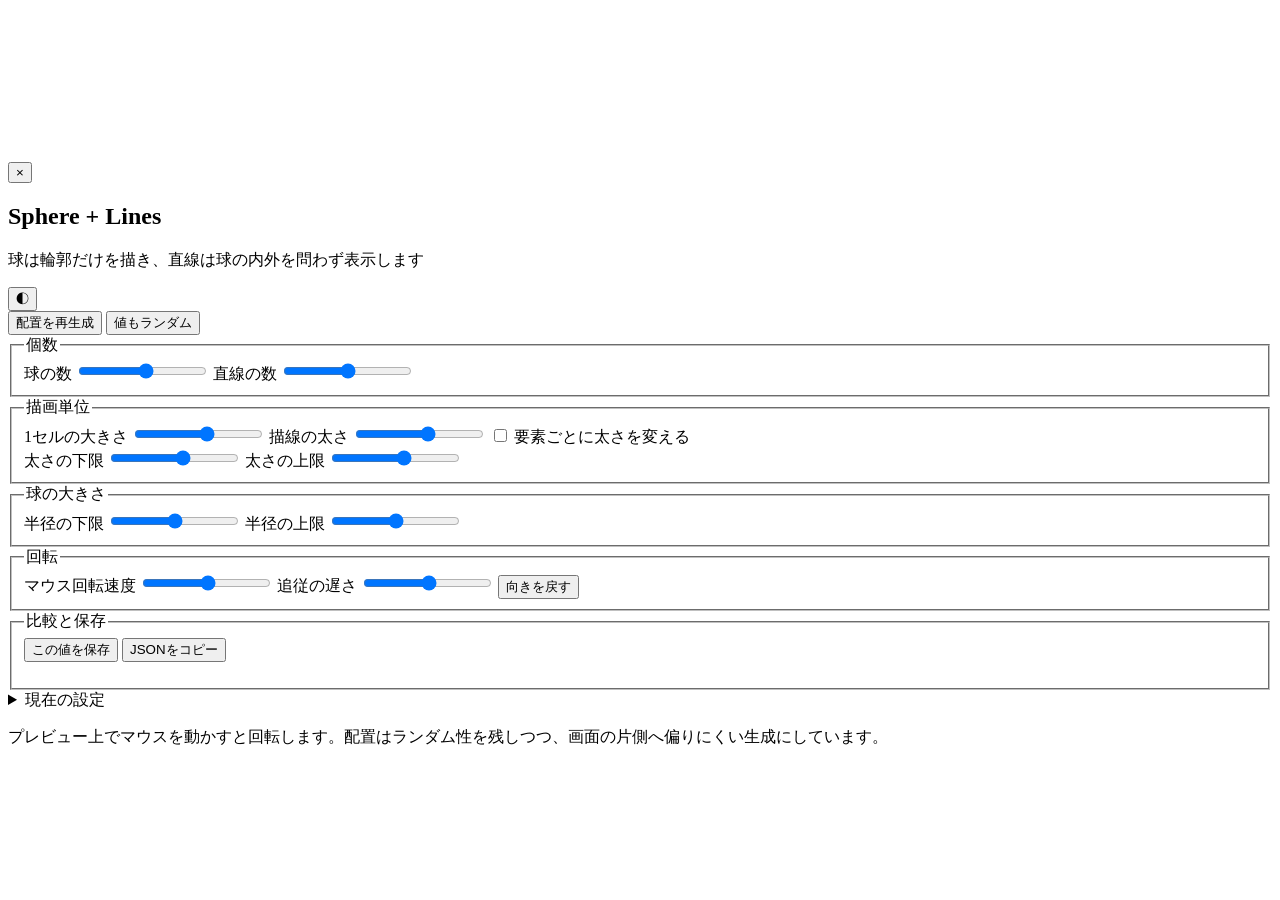
==== lab/index.html @ d25738ac "Add sphere and lines lab page" ====
<!doctype html>
<html lang="ja">
<head>
  <meta charset="utf-8">
  <meta name="viewport" content="width=device-width, initial-scale=1">
  <title>Sphere + Lines Parameter Lab</title>
  <meta name="description" content="球と直線群のドット描画パラメータを比較する試作">
  <link rel="stylesheet" href="sphere-lab.css">
</head>
<body>
  <main class="lab-shell">
    <section class="viewport" aria-label="生成結果のプレビュー">
      <canvas id="scene" aria-label="三次元上の球と直線群のドット投影"></canvas>
      <div class="viewport-labels" aria-hidden="true">
        <span id="seed-label"></span>
        <span id="fps-label"></span>
      </div>
      <button id="panel-toggle" class="panel-toggle" type="button" aria-expanded="true" aria-controls="controls">×</button>
    </section>

    <aside id="controls" class="controls" aria-label="描画パラメータ">
      <header class="controls-head">
        <div>
          <h1>Sphere + Lines</h1>
          <p>球は輪郭だけを描き、直線は球の内外を問わず表示します</p>
        </div>
        <button id="theme-toggle" class="icon-button" type="button" aria-label="表示色を切り替える">◐</button>
      </header>

      <div class="actions primary-actions">
        <button id="new-seed" type="button">配置を再生成</button>
        <button id="random-params" type="button">値もランダム</button>
      </div>

      <fieldset>
        <legend>個数</legend>
        <label class="control-row">
          <span>球の数</span>
          <input id="sphere-count" type="range" min="1" max="16" step="1">
          <output for="sphere-count"></output>
        </label>
        <label class="control-row">
          <span>直線の数</span>
          <input id="line-count" type="range" min="0" max="40" step="1">
          <output for="line-count"></output>
        </label>
      </fieldset>

      <fieldset>
        <legend>描画単位</legend>
        <label class="control-row">
          <span>1セルの大きさ</span>
          <input id="pixel-size" type="range" min="1" max="8" step="1">
          <output for="pixel-size"></output>
        </label>
        <label class="control-row">
          <span>描線の太さ</span>
          <input id="stroke-width" type="range" min="1" max="8" step="1">
          <output for="stroke-width"></output>
        </label>
        <label class="check-row">
          <input id="random-width" type="checkbox">
          <span>要素ごとに太さを変える</span>
        </label>
        <div id="width-range" class="sub-controls">
          <label class="control-row">
            <span>太さの下限</span>
            <input id="stroke-min" type="range" min="1" max="8" step="1">
            <output for="stroke-min"></output>
          </label>
          <label class="control-row">
            <span>太さの上限</span>
            <input id="stroke-max" type="range" min="1" max="8" step="1">
            <output for="stroke-max"></output>
          </label>
        </div>
      </fieldset>

      <fieldset>
        <legend>球の大きさ</legend>
        <label class="control-row">
          <span>半径の下限</span>
          <input id="radius-min" type="range" min="18" max="180" step="2">
          <output for="radius-min"></output>
        </label>
        <label class="control-row">
          <span>半径の上限</span>
          <input id="radius-max" type="range" min="24" max="260" step="2">
          <output for="radius-max"></output>
        </label>
      </fieldset>

      <fieldset>
        <legend>回転</legend>
        <label class="control-row">
          <span>マウス回転速度</span>
          <input id="rotation-speed" type="range" min="1" max="30" step="1">
          <output for="rotation-speed"></output>
        </label>
        <label class="control-row">
          <span>追従の遅さ</span>
          <input id="rotation-lag" type="range" min="1" max="30" step="1">
          <output for="rotation-lag"></output>
        </label>
        <button id="reset-view" class="quiet-button" type="button">向きを戻す</button>
      </fieldset>

      <fieldset>
        <legend>比較と保存</legend>
        <div class="actions">
          <button id="save-favorite" type="button">この値を保存</button>
          <button id="copy-settings" type="button">JSONをコピー</button>
        </div>
        <ol id="favorites" class="favorites" aria-label="保存した設定"></ol>
      </fieldset>

      <details>
        <summary>現在の設定</summary>
        <pre id="settings-json"></pre>
      </details>

      <p class="note">プレビュー上でマウスを動かすと回転します。配置はランダム性を残しつつ、画面の片側へ偏りにくい生成にしています。</p>
    </aside>
  </main>

  <script src="sphere-core.js"></script>
  <script src="sphere-render.js"></script>
  <script src="sphere-ui.js"></script>
</body>
</html>
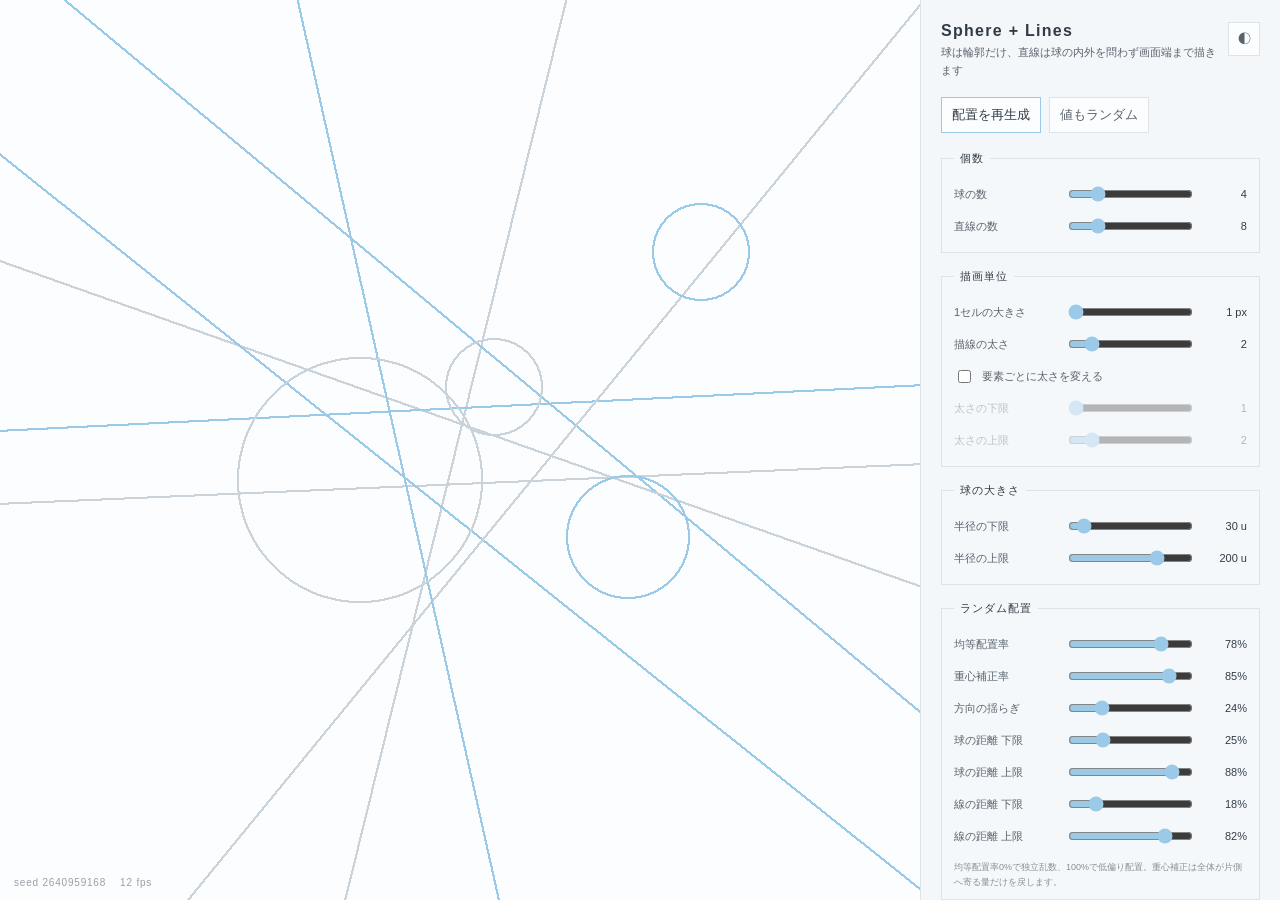
==== commit ebec4624: "Add website body and random placement controls" ====
--- a/lab/index.html
+++ b/lab/index.html
@@ -4,7 +4,7 @@
   <meta charset="utf-8">
   <meta name="viewport" content="width=device-width, initial-scale=1">
   <title>Sphere + Lines Parameter Lab</title>
-  <meta name="description" content="球と直線群のドット描画パラメータを比較する試作">
+  <meta name="description" content="球と無限直線のドット投影を調整するパラメータラボ">
   <link rel="stylesheet" href="sphere-lab.css">
 </head>
 <body>
@@ -22,7 +22,7 @@
       <header class="controls-head">
         <div>
           <h1>Sphere + Lines</h1>
-          <p>球は輪郭だけを描き、直線は球の内外を問わず表示します</p>
+          <p>球は輪郭だけ、直線は球の内外を問わず画面端まで描きます</p>
         </div>
         <button id="theme-toggle" class="icon-button" type="button" aria-label="表示色を切り替える">◐</button>
       </header>
@@ -34,74 +34,43 @@
 
       <fieldset>
         <legend>個数</legend>
-        <label class="control-row">
-          <span>球の数</span>
-          <input id="sphere-count" type="range" min="1" max="16" step="1">
-          <output for="sphere-count"></output>
-        </label>
-        <label class="control-row">
-          <span>直線の数</span>
-          <input id="line-count" type="range" min="0" max="40" step="1">
-          <output for="line-count"></output>
-        </label>
+        <label class="control-row"><span>球の数</span><input id="sphere-count" type="range" min="1" max="16" step="1"><output for="sphere-count"></output></label>
+        <label class="control-row"><span>直線の数</span><input id="line-count" type="range" min="0" max="40" step="1"><output for="line-count"></output></label>
       </fieldset>
 
       <fieldset>
         <legend>描画単位</legend>
-        <label class="control-row">
-          <span>1セルの大きさ</span>
-          <input id="pixel-size" type="range" min="1" max="8" step="1">
-          <output for="pixel-size"></output>
-        </label>
-        <label class="control-row">
-          <span>描線の太さ</span>
-          <input id="stroke-width" type="range" min="1" max="8" step="1">
-          <output for="stroke-width"></output>
-        </label>
-        <label class="check-row">
-          <input id="random-width" type="checkbox">
-          <span>要素ごとに太さを変える</span>
-        </label>
+        <label class="control-row"><span>1セルの大きさ</span><input id="pixel-size" type="range" min="1" max="8" step="1"><output for="pixel-size"></output></label>
+        <label class="control-row"><span>描線の太さ</span><input id="stroke-width" type="range" min="1" max="8" step="1"><output for="stroke-width"></output></label>
+        <label class="check-row"><input id="random-width" type="checkbox"><span>要素ごとに太さを変える</span></label>
         <div id="width-range" class="sub-controls">
-          <label class="control-row">
-            <span>太さの下限</span>
-            <input id="stroke-min" type="range" min="1" max="8" step="1">
-            <output for="stroke-min"></output>
-          </label>
-          <label class="control-row">
-            <span>太さの上限</span>
-            <input id="stroke-max" type="range" min="1" max="8" step="1">
-            <output for="stroke-max"></output>
-          </label>
+          <label class="control-row"><span>太さの下限</span><input id="stroke-min" type="range" min="1" max="8" step="1"><output for="stroke-min"></output></label>
+          <label class="control-row"><span>太さの上限</span><input id="stroke-max" type="range" min="1" max="8" step="1"><output for="stroke-max"></output></label>
         </div>
       </fieldset>
 
       <fieldset>
         <legend>球の大きさ</legend>
-        <label class="control-row">
-          <span>半径の下限</span>
-          <input id="radius-min" type="range" min="18" max="180" step="2">
-          <output for="radius-min"></output>
-        </label>
-        <label class="control-row">
-          <span>半径の上限</span>
-          <input id="radius-max" type="range" min="24" max="260" step="2">
-          <output for="radius-max"></output>
-        </label>
+        <label class="control-row"><span>半径の下限</span><input id="radius-min" type="range" min="18" max="180" step="2"><output for="radius-min"></output></label>
+        <label class="control-row"><span>半径の上限</span><input id="radius-max" type="range" min="24" max="260" step="2"><output for="radius-max"></output></label>
+      </fieldset>
+
+      <fieldset>
+        <legend>ランダム配置</legend>
+        <label class="control-row"><span>均等配置率</span><input id="placement-balance" type="range" min="0" max="100" step="1"><output for="placement-balance"></output></label>
+        <label class="control-row"><span>重心補正率</span><input id="recenter-strength" type="range" min="0" max="100" step="1"><output for="recenter-strength"></output></label>
+        <label class="control-row"><span>方向の揺らぎ</span><input id="direction-jitter" type="range" min="0" max="100" step="1"><output for="direction-jitter"></output></label>
+        <label class="control-row"><span>球の距離 下限</span><input id="sphere-distance-min" type="range" min="0" max="100" step="1"><output for="sphere-distance-min"></output></label>
+        <label class="control-row"><span>球の距離 上限</span><input id="sphere-distance-max" type="range" min="0" max="100" step="1"><output for="sphere-distance-max"></output></label>
+        <label class="control-row"><span>線の距離 下限</span><input id="line-offset-min" type="range" min="0" max="100" step="1"><output for="line-offset-min"></output></label>
+        <label class="control-row"><span>線の距離 上限</span><input id="line-offset-max" type="range" min="0" max="100" step="1"><output for="line-offset-max"></output></label>
+        <p class="fieldset-note">均等配置率0%で独立乱数、100%で低偏り配置。重心補正は全体が片側へ寄る量だけを戻します。</p>
       </fieldset>
 
       <fieldset>
         <legend>回転</legend>
-        <label class="control-row">
-          <span>マウス回転速度</span>
-          <input id="rotation-speed" type="range" min="1" max="30" step="1">
-          <output for="rotation-speed"></output>
-        </label>
-        <label class="control-row">
-          <span>追従の遅さ</span>
-          <input id="rotation-lag" type="range" min="1" max="30" step="1">
-          <output for="rotation-lag"></output>
-        </label>
+        <label class="control-row"><span>マウス回転速度</span><input id="rotation-speed" type="range" min="1" max="30" step="1"><output for="rotation-speed"></output></label>
+        <label class="control-row"><span>追従の遅さ</span><input id="rotation-lag" type="range" min="1" max="30" step="1"><output for="rotation-lag"></output></label>
         <button id="reset-view" class="quiet-button" type="button">向きを戻す</button>
       </fieldset>
 
@@ -119,7 +88,7 @@
         <pre id="settings-json"></pre>
       </details>
 
-      <p class="note">プレビュー上でマウスを動かすと回転します。配置はランダム性を残しつつ、画面の片側へ偏りにくい生成にしています。</p>
+      <p class="note"><a href="../">HP本体へ戻る</a>　プレビュー上でマウスを動かすと空間全体が回転します。</p>
     </aside>
   </main>
 
--- a/lab/sphere-lab.css
+++ b/lab/sphere-lab.css
@@ -0,0 +1,227 @@
+:root {
+  color-scheme: light;
+  --bg: #fbfdff;
+  --panel: #f4f7fa;
+  --panel-strong: #e9eff4;
+  --text: #59636d;
+  --text-strong: #313b45;
+  --line-a: #9bc9e8;
+  --line-b: #cbd3da;
+  --border: #dce4ea;
+  --focus: #75add2;
+}
+
+:root[data-theme="night"] {
+  color-scheme: dark;
+  --bg: #312e2b;
+  --panel: #3a3632;
+  --panel-strong: #443e39;
+  --text: #c8bfb5;
+  --text-strong: #ebe1d6;
+  --line-a: #d8a879;
+  --line-b: #c5a6a2;
+  --border: #554e48;
+  --focus: #e0b489;
+}
+
+* { box-sizing: border-box; }
+html, body { margin: 0; width: 100%; height: 100%; }
+body {
+  overflow: hidden;
+  background: var(--bg);
+  color: var(--text);
+  font-family: "Hiragino Sans", "Yu Gothic", Meiryo, sans-serif;
+  font-size: 13px;
+}
+button, input { font: inherit; }
+button { color: inherit; }
+
+.lab-shell {
+  display: grid;
+  grid-template-columns: minmax(0, 1fr) minmax(300px, 360px);
+  width: 100vw;
+  height: 100dvh;
+  background: var(--bg);
+}
+
+.viewport {
+  position: relative;
+  min-width: 0;
+  min-height: 0;
+  overflow: hidden;
+  background: var(--bg);
+  cursor: crosshair;
+}
+
+#scene {
+  display: block;
+  width: 100%;
+  height: 100%;
+}
+
+.viewport-labels {
+  position: absolute;
+  left: 14px;
+  bottom: 12px;
+  display: flex;
+  gap: 14px;
+  color: var(--text);
+  opacity: .6;
+  font-size: 10px;
+  letter-spacing: .08em;
+  pointer-events: none;
+}
+
+.panel-toggle {
+  position: absolute;
+  right: 12px;
+  top: 12px;
+  width: 30px;
+  height: 30px;
+  border: 1px solid var(--border);
+  background: var(--bg);
+  display: none;
+  cursor: pointer;
+}
+
+.controls {
+  min-height: 0;
+  overflow-y: auto;
+  padding: 22px 20px 34px;
+  border-left: 1px solid var(--border);
+  background: var(--panel);
+  scrollbar-width: thin;
+}
+
+.controls-head {
+  display: flex;
+  justify-content: space-between;
+  align-items: flex-start;
+  gap: 12px;
+  margin-bottom: 18px;
+}
+.controls-head h1 {
+  margin: 0 0 4px;
+  color: var(--text-strong);
+  font-size: 16px;
+  letter-spacing: .08em;
+}
+.controls-head p { margin: 0; font-size: 11px; line-height: 1.6; }
+
+.icon-button, .quiet-button, .actions button {
+  border: 1px solid var(--border);
+  background: var(--bg);
+  padding: 8px 10px;
+  cursor: pointer;
+}
+.icon-button { width: 34px; height: 34px; padding: 0; }
+button:hover { border-color: var(--focus); }
+button:focus-visible, input:focus-visible, summary:focus-visible {
+  outline: 2px solid var(--focus);
+  outline-offset: 2px;
+}
+
+.actions { display: flex; gap: 8px; flex-wrap: wrap; }
+.primary-actions { margin-bottom: 18px; }
+.primary-actions button:first-child { color: var(--text-strong); border-color: var(--line-a); }
+
+fieldset {
+  margin: 0 0 16px;
+  padding: 12px 12px 10px;
+  border: 1px solid var(--border);
+  background: color-mix(in srgb, var(--panel) 80%, var(--bg));
+}
+legend {
+  padding: 0 6px;
+  color: var(--text-strong);
+  font-size: 11px;
+  letter-spacing: .09em;
+}
+
+.control-row {
+  display: grid;
+  grid-template-columns: minmax(96px, 1fr) minmax(90px, 1.2fr) 48px;
+  gap: 8px;
+  align-items: center;
+  min-height: 32px;
+}
+.control-row > span { font-size: 11px; }
+.control-row output {
+  text-align: right;
+  color: var(--text-strong);
+  font-variant-numeric: tabular-nums;
+  font-size: 11px;
+}
+input[type="range"] { width: 100%; accent-color: var(--line-a); }
+
+.check-row {
+  display: flex;
+  align-items: center;
+  gap: 8px;
+  min-height: 32px;
+  font-size: 11px;
+}
+.check-row input { accent-color: var(--line-a); }
+.sub-controls[aria-hidden="true"] { opacity: .35; pointer-events: none; }
+
+.quiet-button { margin-top: 6px; padding: 6px 9px; font-size: 11px; }
+
+.favorites {
+  margin: 10px 0 0;
+  padding: 0;
+  list-style: none;
+  display: grid;
+  gap: 6px;
+}
+.favorites li {
+  display: grid;
+  grid-template-columns: 1fr auto;
+  gap: 6px;
+}
+.favorites button {
+  border: 1px solid var(--border);
+  background: var(--bg);
+  padding: 6px 8px;
+  cursor: pointer;
+  text-align: left;
+  font-size: 10px;
+}
+.favorites .delete-favorite { width: 30px; text-align: center; }
+
+details { border-top: 1px solid var(--border); padding-top: 10px; }
+summary { cursor: pointer; color: var(--text-strong); font-size: 11px; }
+pre {
+  max-height: 180px;
+  overflow: auto;
+  margin: 8px 0 0;
+  padding: 8px;
+  background: var(--bg);
+  border: 1px solid var(--border);
+  font-size: 10px;
+  line-height: 1.5;
+}
+.note { margin: 16px 0 0; font-size: 10px; line-height: 1.7; opacity: .75; }
+
+@media (max-width: 820px) {
+  .lab-shell { grid-template-columns: 1fr; }
+  .controls {
+    position: fixed;
+    z-index: 10;
+    top: 0;
+    right: 0;
+    width: min(88vw, 360px);
+    height: 100dvh;
+    transform: translateX(0);
+    transition: transform .18s ease;
+    box-shadow: -8px 0 22px rgb(0 0 0 / .08);
+  }
+  .controls.is-hidden { transform: translateX(100%); }
+  .panel-toggle { display: block; z-index: 11; }
+}
+.fieldset-note {
+  margin: 8px 0 0;
+  font-size: 9px;
+  line-height: 1.6;
+  opacity: .7;
+}
+.note a { color: inherit; text-underline-offset: .25em; }
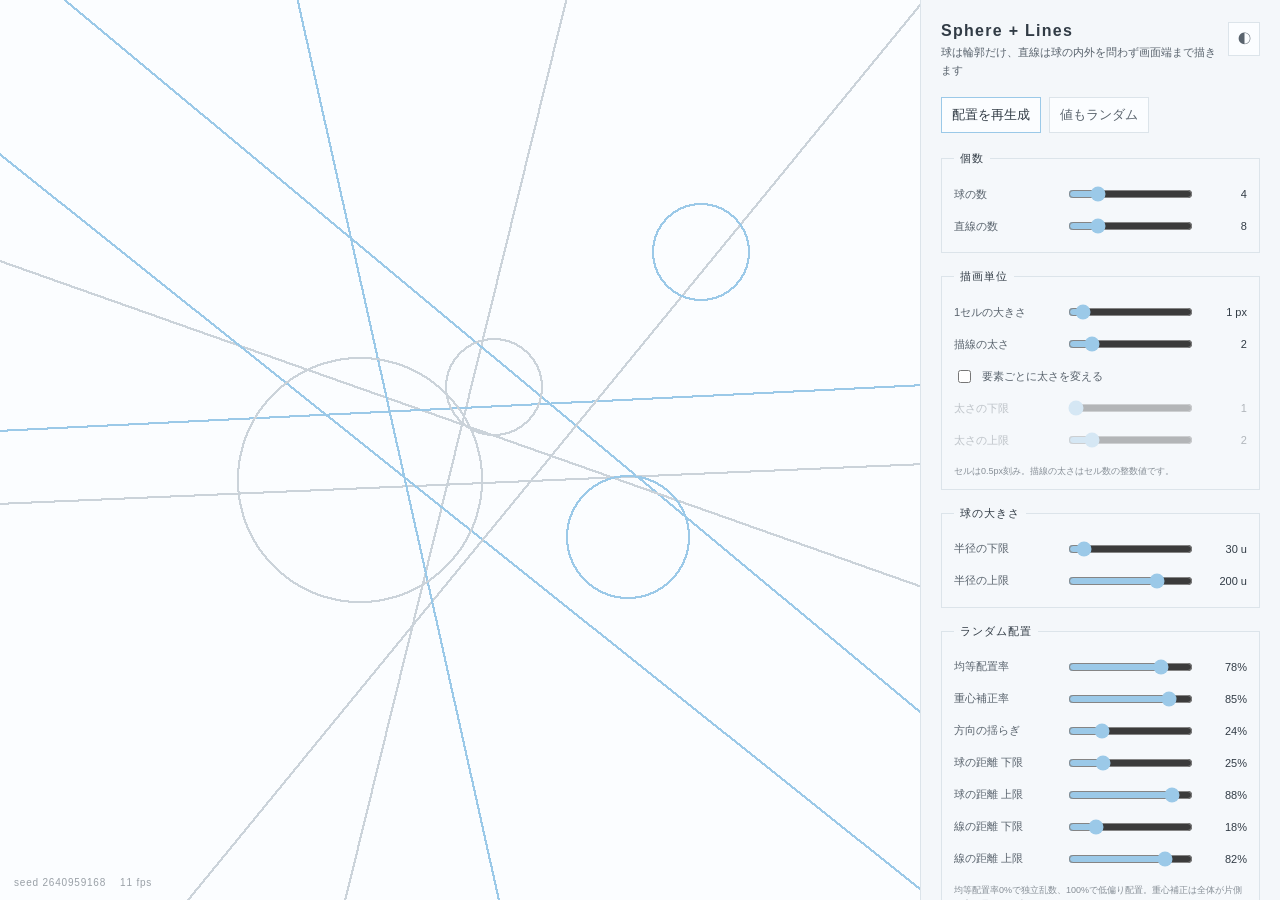
==== commit 5b2bc18f: "Allow fractional cell size and calculated lab night palette" ====
--- a/lab/index.html
+++ b/lab/index.html
@@ -6,6 +6,7 @@
   <title>Sphere + Lines Parameter Lab</title>
   <meta name="description" content="球と無限直線のドット投影を調整するパラメータラボ">
   <link rel="stylesheet" href="sphere-lab.css">
+  <link rel="stylesheet" href="lab-adjustments.css">
 </head>
 <body>
   <main class="lab-shell">
@@ -40,13 +41,14 @@
 
       <fieldset>
         <legend>描画単位</legend>
-        <label class="control-row"><span>1セルの大きさ</span><input id="pixel-size" type="range" min="1" max="8" step="1"><output for="pixel-size"></output></label>
+        <label class="control-row"><span>1セルの大きさ</span><input id="pixel-size" type="range" min="0.5" max="8" step="0.5"><output for="pixel-size"></output></label>
         <label class="control-row"><span>描線の太さ</span><input id="stroke-width" type="range" min="1" max="8" step="1"><output for="stroke-width"></output></label>
         <label class="check-row"><input id="random-width" type="checkbox"><span>要素ごとに太さを変える</span></label>
         <div id="width-range" class="sub-controls">
           <label class="control-row"><span>太さの下限</span><input id="stroke-min" type="range" min="1" max="8" step="1"><output for="stroke-min"></output></label>
           <label class="control-row"><span>太さの上限</span><input id="stroke-max" type="range" min="1" max="8" step="1"><output for="stroke-max"></output></label>
         </div>
+        <p class="fieldset-note">セルは0.5px刻み。描線の太さはセル数の整数値です。</p>
       </fieldset>
 
       <fieldset>
@@ -93,6 +95,7 @@
   </main>
 
   <script src="sphere-core.js"></script>
+  <script src="sphere-resolution.js"></script>
   <script src="sphere-render.js"></script>
   <script src="sphere-ui.js"></script>
 </body>
